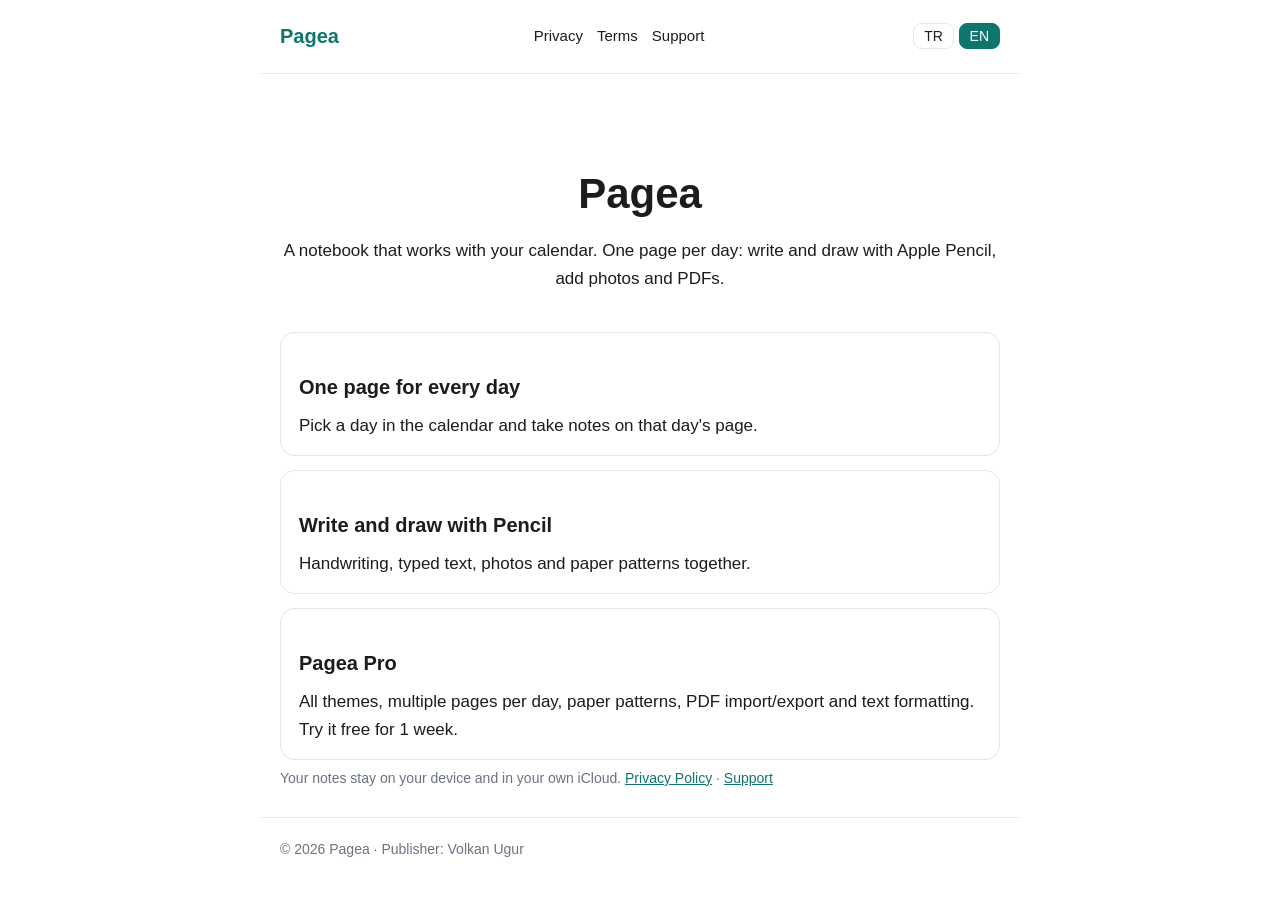
==== index.html @ 8aec3278 "Add files via upload" ====
<!doctype html>
<html lang="tr"><head><meta charset="utf-8"><meta name="viewport" content="width=device-width,initial-scale=1">
<title>Pagea · Pagea</title><link rel="stylesheet" href="style.css"></head><body>
<header><a class="brand" href="index.html">Pagea</a>
<nav><a href="privacy.html"><span data-l="tr">Gizlilik</span><span data-l="en">Privacy</span></a><a href="terms.html"><span data-l="tr">Şartlar</span><span data-l="en">Terms</span></a><a href="support.html"><span data-l="tr">Destek</span><span data-l="en">Support</span></a></nav>
<div class="lang"><button data-k="tr" onclick="setLang('tr')">TR</button> <button data-k="en" onclick="setLang('en')">EN</button></div></header>
<main>
<div data-l="tr">
<div class="hero"><h1>Pagea</h1><p>Takvimle birleşen not defteri. Her güne bir sayfa; Apple Pencil ile yaz, çiz, fotoğraf ve PDF ekle.</p></div>
<div class="cards"><div class="card"><h2>Her güne bir sayfa</h2><p>Takvimden günü seç, o günün sayfasına notunu al.</p></div>
<div class="card"><h2>Pencil ile yaz ve çiz</h2><p>Elyazısı, klavye metni, fotoğraf ve kağıt desenleri bir arada.</p></div>
<div class="card"><h2>Pagea Pro</h2><p>Tüm temalar, çoklu sayfa, kağıt desenleri, PDF içe/dışa aktarma ve yazı biçimleri. 1 hafta ücretsiz dene.</p></div></div>
<p class="mute">Notların cihazında ve kendi iCloud hesabında durur. <a href="privacy.html">Gizlilik Politikası</a> · <a href="support.html">Destek</a></p></div>
<div data-l="en">
<div class="hero"><h1>Pagea</h1><p>A notebook that works with your calendar. One page per day: write and draw with Apple Pencil, add photos and PDFs.</p></div>
<div class="cards"><div class="card"><h2>One page for every day</h2><p>Pick a day in the calendar and take notes on that day's page.</p></div>
<div class="card"><h2>Write and draw with Pencil</h2><p>Handwriting, typed text, photos and paper patterns together.</p></div>
<div class="card"><h2>Pagea Pro</h2><p>All themes, multiple pages per day, paper patterns, PDF import/export and text formatting. Try it free for 1 week.</p></div></div>
<p class="mute">Your notes stay on your device and in your own iCloud. <a href="privacy.html">Privacy Policy</a> · <a href="support.html">Support</a></p></div>
</main>
<footer>© 2026 Pagea · <span data-l="tr">Yayıncı: Volkan Ugur</span><span data-l="en">Publisher: Volkan Ugur</span></footer>
<script>
(function(){var s;try{s=localStorage.getItem('lang')}catch(e){}
var l=s||((navigator.language||'en').toLowerCase().indexOf('tr')==0?'tr':'en');
function set(x){document.documentElement.lang=x;try{localStorage.setItem('lang',x)}catch(e){}
document.querySelectorAll('.lang button').forEach(function(b){b.classList.toggle('on',b.dataset.k==x)})}
window.setLang=set;document.addEventListener('DOMContentLoaded',function(){set(l)});set(l)})();
</script></body></html>
---- style.css ----
:root{--accent:#0f766e;--bg:#fff;--fg:#1c1c1e;--mute:#6b7280;--line:#e5e7eb}
@media(prefers-color-scheme:dark){:root{--bg:#111;--fg:#f3f4f6;--mute:#9ca3af;--line:#2a2a2a;--accent:#2dd4bf}}
*{box-sizing:border-box}body{margin:0;background:var(--bg);color:var(--fg);font:17px/1.65 -apple-system,BlinkMacSystemFont,"Segoe UI",Roboto,sans-serif}
header,main,footer{max-width:760px;margin:0 auto;padding:20px 20px}
header{display:flex;justify-content:space-between;align-items:center;flex-wrap:wrap;gap:10px;border-bottom:1px solid var(--line)}
header a.brand{font-weight:700;font-size:20px;color:var(--accent);text-decoration:none}
nav a{margin-right:14px;color:var(--fg);text-decoration:none;font-size:15px}nav a:hover{color:var(--accent)}
.lang button{background:none;border:1px solid var(--line);color:var(--fg);padding:4px 10px;border-radius:8px;cursor:pointer;font-size:14px}
.lang button.on{background:var(--accent);color:#fff;border-color:var(--accent)}
h1{font-size:32px;margin:.6em 0 .2em}h2{font-size:20px;margin:1.6em 0 .3em}p,li{margin:.5em 0}
.mute{color:var(--mute);font-size:14px}a{color:var(--accent)}
.hero{text-align:center;padding:40px 0 10px}.hero h1{font-size:42px}
.cards{display:grid;gap:14px;margin-top:20px}.card{border:1px solid var(--line);border-radius:14px;padding:6px 18px}
footer{border-top:1px solid var(--line);color:var(--mute);font-size:14px}
[data-l]{display:none}html[lang=tr] [data-l=tr],html[lang=en] [data-l=en]{display:block}
html[lang=tr] span[data-l=tr],html[lang=en] span[data-l=en]{display:inline}
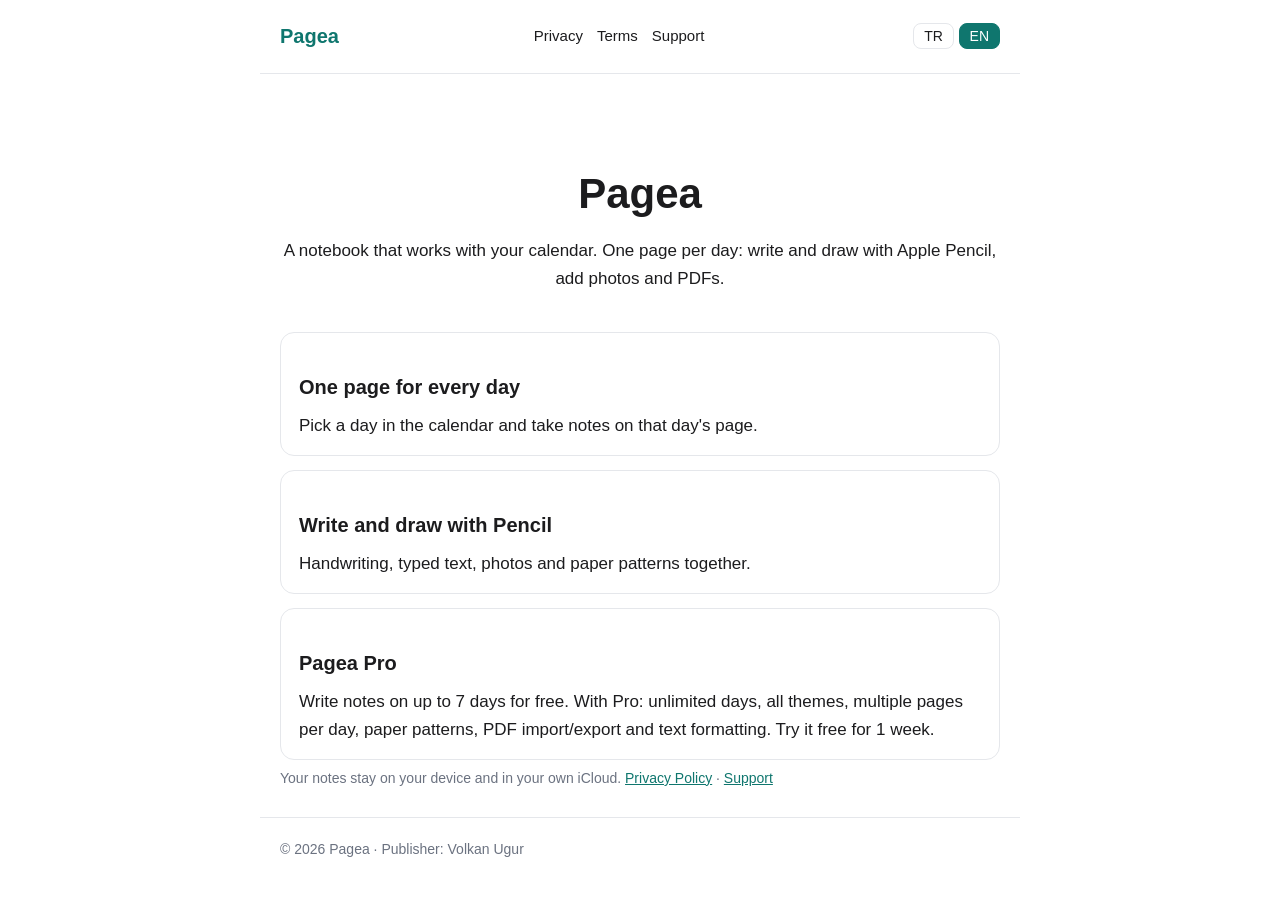
==== commit 91734aaa: "Add files via upload" ====
--- a/index.html
+++ b/index.html
@@ -9,13 +9,13 @@
 <div class="hero"><h1>Pagea</h1><p>Takvimle birleşen not defteri. Her güne bir sayfa; Apple Pencil ile yaz, çiz, fotoğraf ve PDF ekle.</p></div>
 <div class="cards"><div class="card"><h2>Her güne bir sayfa</h2><p>Takvimden günü seç, o günün sayfasına notunu al.</p></div>
 <div class="card"><h2>Pencil ile yaz ve çiz</h2><p>Elyazısı, klavye metni, fotoğraf ve kağıt desenleri bir arada.</p></div>
-<div class="card"><h2>Pagea Pro</h2><p>Tüm temalar, çoklu sayfa, kağıt desenleri, PDF içe/dışa aktarma ve yazı biçimleri. 1 hafta ücretsiz dene.</p></div></div>
+<div class="card"><h2>Pagea Pro</h2><p>Ücretsizde 7 güne kadar not yaz. Pro ile sınırsız gün, tüm temalar, çoklu sayfa, kağıt desenleri, PDF içe/dışa aktarma ve yazı biçimleri. 1 hafta ücretsiz dene.</p></div></div>
 <p class="mute">Notların cihazında ve kendi iCloud hesabında durur. <a href="privacy.html">Gizlilik Politikası</a> · <a href="support.html">Destek</a></p></div>
 <div data-l="en">
 <div class="hero"><h1>Pagea</h1><p>A notebook that works with your calendar. One page per day: write and draw with Apple Pencil, add photos and PDFs.</p></div>
 <div class="cards"><div class="card"><h2>One page for every day</h2><p>Pick a day in the calendar and take notes on that day's page.</p></div>
 <div class="card"><h2>Write and draw with Pencil</h2><p>Handwriting, typed text, photos and paper patterns together.</p></div>
-<div class="card"><h2>Pagea Pro</h2><p>All themes, multiple pages per day, paper patterns, PDF import/export and text formatting. Try it free for 1 week.</p></div></div>
+<div class="card"><h2>Pagea Pro</h2><p>Write notes on up to 7 days for free. With Pro: unlimited days, all themes, multiple pages per day, paper patterns, PDF import/export and text formatting. Try it free for 1 week.</p></div></div>
 <p class="mute">Your notes stay on your device and in your own iCloud. <a href="privacy.html">Privacy Policy</a> · <a href="support.html">Support</a></p></div>
 </main>
 <footer>© 2026 Pagea · <span data-l="tr">Yayıncı: Volkan Ugur</span><span data-l="en">Publisher: Volkan Ugur</span></footer>
